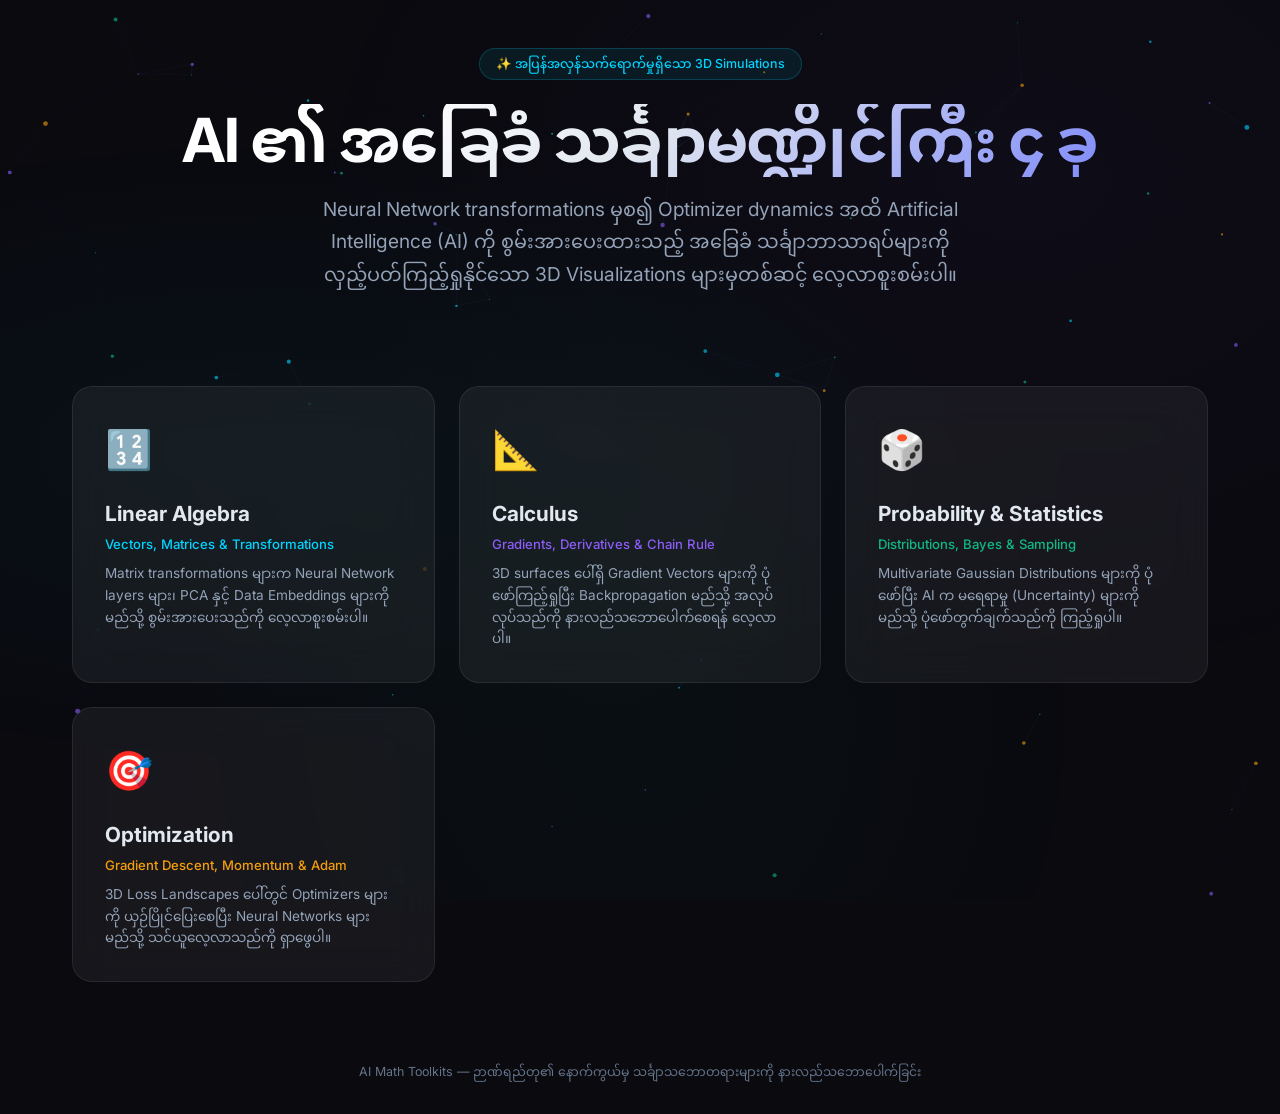
==== index.html @ 8b0e2d9c "Initial commit of AI Math Toolkits with Burmese UI" ====
<!DOCTYPE html>
<html lang="en">
<head>
  <meta charset="UTF-8">
  <meta name="viewport" content="width=device-width, initial-scale=1.0">
  <meta name="description" content="Interactive 3D simulations of the 4 foundational math pillars of Artificial Intelligence: Linear Algebra, Calculus, Probability & Statistics, and Optimization.">
  <title>AI Math Toolkits — The 4 Pillars of AI Mathematics</title>
  <link rel="stylesheet" href="common/styles.css">
  <style>
    /* ── Landing Page Specific ─────────────────────────────── */
    .landing {
      min-height: 100vh;
      display: flex;
      flex-direction: column;
      position: relative;
      z-index: 1;
    }

    /* Hero */
    .hero {
      flex: 1;
      display: flex;
      flex-direction: column;
      align-items: center;
      justify-content: center;
      text-align: center;
      padding: var(--space-2xl) var(--space-xl);
      position: relative;
    }

    .hero-badge {
      display: inline-flex;
      align-items: center;
      gap: var(--space-xs);
      padding: 0.3rem 1rem;
      background: rgba(0, 212, 255, 0.08);
      border: 1px solid rgba(0, 212, 255, 0.2);
      border-radius: 100px;
      font-size: 0.78rem;
      color: var(--clr-primary);
      font-weight: 500;
      margin-bottom: var(--space-lg);
      animation: fadeInUp 0.6s ease-out both;
    }

    .hero h1 {
      font-size: clamp(2.2rem, 5vw, 3.8rem);
      margin-bottom: var(--space-md);
      animation: fadeInUp 0.6s ease-out 0.1s both;
    }

    .hero-subtitle {
      font-size: clamp(1rem, 2vw, 1.2rem);
      color: var(--clr-text-secondary);
      max-width: 640px;
      line-height: 1.7;
      animation: fadeInUp 0.6s ease-out 0.2s both;
    }

    /* Pillar Cards Grid */
    .pillars-grid {
      display: grid;
      grid-template-columns: repeat(auto-fit, minmax(280px, 1fr));
      gap: var(--space-lg);
      max-width: 1200px;
      width: 100%;
      padding: 0 var(--space-xl);
      margin: var(--space-2xl) auto;
      animation: fadeInUp 0.6s ease-out 0.3s both;
    }

    .pillar-card {
      position: relative;
      padding: var(--space-xl);
      border-radius: var(--radius-lg);
      background: var(--clr-bg-glass);
      backdrop-filter: blur(20px);
      -webkit-backdrop-filter: blur(20px);
      border: 1px solid var(--clr-border-glass);
      text-decoration: none;
      color: inherit;
      overflow: hidden;
      transition: all 0.35s cubic-bezier(0.4, 0, 0.2, 1);
      cursor: pointer;
    }

    .pillar-card::before {
      content: '';
      position: absolute;
      inset: 0;
      border-radius: var(--radius-lg);
      background: linear-gradient(135deg, var(--card-color, rgba(0,212,255,0.08)), transparent 60%);
      opacity: 0;
      transition: opacity 0.35s ease;
    }

    .pillar-card:hover {
      transform: translateY(-6px);
      border-color: var(--card-accent, var(--clr-primary));
      box-shadow: 0 12px 40px rgba(0, 0, 0, 0.4), 0 0 30px var(--card-glow, rgba(0, 212, 255, 0.15));
    }

    .pillar-card:hover::before {
      opacity: 1;
    }

    .pillar-card[data-pillar="linear-algebra"] {
      --card-color: rgba(0, 212, 255, 0.08);
      --card-accent: #00d4ff;
      --card-glow: rgba(0, 212, 255, 0.15);
    }
    .pillar-card[data-pillar="calculus"] {
      --card-color: rgba(139, 92, 246, 0.08);
      --card-accent: #8b5cf6;
      --card-glow: rgba(139, 92, 246, 0.15);
    }
    .pillar-card[data-pillar="probability"] {
      --card-color: rgba(16, 185, 129, 0.08);
      --card-accent: #10b981;
      --card-glow: rgba(16, 185, 129, 0.15);
    }
    .pillar-card[data-pillar="optimization"] {
      --card-color: rgba(245, 158, 11, 0.08);
      --card-accent: #f59e0b;
      --card-glow: rgba(245, 158, 11, 0.15);
    }

    .card-icon {
      font-size: 2.4rem;
      margin-bottom: var(--space-md);
      display: block;
      position: relative;
      z-index: 1;
    }

    .card-title {
      font-size: 1.3rem;
      font-weight: 700;
      color: var(--clr-text);
      margin-bottom: var(--space-xs);
      position: relative;
      z-index: 1;
    }

    .card-subtitle {
      font-size: 0.82rem;
      color: var(--card-accent, var(--clr-primary));
      font-weight: 500;
      margin-bottom: var(--space-sm);
      position: relative;
      z-index: 1;
    }

    .card-desc {
      font-size: 0.85rem;
      color: var(--clr-text-secondary);
      line-height: 1.6;
      position: relative;
      z-index: 1;
    }

    .card-arrow {
      position: absolute;
      bottom: var(--space-lg);
      right: var(--space-lg);
      font-size: 1.2rem;
      opacity: 0;
      transform: translateX(-8px);
      transition: all 0.35s ease;
      color: var(--card-accent, var(--clr-primary));
    }

    .pillar-card:hover .card-arrow {
      opacity: 1;
      transform: translateX(0);
    }

    /* Canvas Background */
    #bg-canvas {
      position: fixed;
      top: 0;
      left: 0;
      width: 100%;
      height: 100%;
      z-index: 0;
      pointer-events: none;
    }

    /* Footer */
    .landing-footer {
      text-align: center;
      padding: var(--space-xl);
      font-size: 0.78rem;
      color: var(--clr-text-muted);
      position: relative;
      z-index: 1;
    }
  </style>
</head>
<body>
  <!-- Animated Background -->
  <canvas id="bg-canvas"></canvas>

  <div class="landing">
    <!-- Hero Section -->
    <section class="hero">
      <div class="hero-badge">✨ အပြန်အလှန်သက်ရောက်မှုရှိသော 3D Simulations</div>
      <h1>AI ၏ အခြေခံ သင်္ချာမဏ္ဍိုင်ကြီး ၄ ခု</h1>
      <p class="hero-subtitle">
        Neural Network transformations မှစ၍ Optimizer dynamics အထိ Artificial Intelligence (AI) ကို စွမ်းအားပေးထားသည့် အခြေခံ သင်္ချာဘာသာရပ်များကို လှည့်ပတ်ကြည့်ရှုနိုင်သော 3D Visualizations များမှတစ်ဆင့် လေ့လာစူးစမ်းပါ။
      </p>
    </section>

    <!-- Pillar Cards -->
    <section class="pillars-grid stagger" id="pillars-grid">
      <a href="./linear-algebra/index.html" class="pillar-card" data-pillar="linear-algebra">
        <span class="card-icon">🔢</span>
        <div class="card-title">Linear Algebra</div>
        <div class="card-subtitle">Vectors, Matrices & Transformations</div>
        <p class="card-desc">
          Matrix transformations များက Neural Network layers များ၊ PCA နှင့် Data Embeddings များကို မည်သို့ စွမ်းအားပေးသည်ကို လေ့လာစူးစမ်းပါ။
        </p>
        <span class="card-arrow">→</span>
      </a>

      <a href="./calculus/index.html" class="pillar-card" data-pillar="calculus">
        <span class="card-icon">📐</span>
        <div class="card-title">Calculus</div>
        <div class="card-subtitle">Gradients, Derivatives & Chain Rule</div>
        <p class="card-desc">
          3D surfaces ပေါ်ရှိ Gradient Vectors များကို ပုံဖော်ကြည့်ရှုပြီး Backpropagation မည်သို့ အလုပ်လုပ်သည်ကို နားလည်သဘောပေါက်စေရန် လေ့လာပါ။
        </p>
        <span class="card-arrow">→</span>
      </a>

      <a href="./probability/index.html" class="pillar-card" data-pillar="probability">
        <span class="card-icon">🎲</span>
        <div class="card-title">Probability & Statistics</div>
        <div class="card-subtitle">Distributions, Bayes & Sampling</div>
        <p class="card-desc">
          Multivariate Gaussian Distributions များကို ပုံဖော်ပြီး AI က မရေရာမှု (Uncertainty) များကို မည်သို့ ပုံဖော်တွက်ချက်သည်ကို ကြည့်ရှုပါ။
        </p>
        <span class="card-arrow">→</span>
      </a>

      <a href="./optimization/index.html" class="pillar-card" data-pillar="optimization">
        <span class="card-icon">🎯</span>
        <div class="card-title">Optimization</div>
        <div class="card-subtitle">Gradient Descent, Momentum & Adam</div>
        <p class="card-desc">
          3D Loss Landscapes ပေါ်တွင် Optimizers များကို ယှဉ်ပြိုင်ပြေးစေပြီး Neural Networks များ မည်သို့ သင်ယူလေ့လာသည်ကို ရှာဖွေပါ။
        </p>
        <span class="card-arrow">→</span>
      </a>
    </section>

    <footer class="landing-footer">
      AI Math Toolkits — ဉာဏ်ရည်တု၏ နောက်ကွယ်မှ သင်္ချာသဘောတရားများကို နားလည်သဘောပေါက်ခြင်း
    </footer>
  </div>

  <script>
    // ── Animated Particle Background ──────────────────────────
    (() => {
      const canvas = document.getElementById('bg-canvas');
      const ctx = canvas.getContext('2d');
      let W, H;
      const particles = [];
      const PARTICLE_COUNT = 80;
      const CONNECTION_DIST = 150;

      const colors = ['#00d4ff', '#8b5cf6', '#10b981', '#f59e0b'];

      function resize() {
        W = canvas.width = window.innerWidth;
        H = canvas.height = window.innerHeight;
      }

      function initParticles() {
        particles.length = 0;
        for (let i = 0; i < PARTICLE_COUNT; i++) {
          particles.push({
            x: Math.random() * W,
            y: Math.random() * H,
            vx: (Math.random() - 0.5) * 0.4,
            vy: (Math.random() - 0.5) * 0.4,
            r: Math.random() * 2 + 0.5,
            color: colors[Math.floor(Math.random() * colors.length)],
          });
        }
      }

      function draw() {
        ctx.clearRect(0, 0, W, H);

        // Draw connections
        for (let i = 0; i < particles.length; i++) {
          for (let j = i + 1; j < particles.length; j++) {
            const dx = particles[i].x - particles[j].x;
            const dy = particles[i].y - particles[j].y;
            const dist = Math.sqrt(dx * dx + dy * dy);
            if (dist < CONNECTION_DIST) {
              const alpha = (1 - dist / CONNECTION_DIST) * 0.15;
              ctx.beginPath();
              ctx.moveTo(particles[i].x, particles[i].y);
              ctx.lineTo(particles[j].x, particles[j].y);
              ctx.strokeStyle = `rgba(100, 150, 255, ${alpha})`;
              ctx.lineWidth = 0.5;
              ctx.stroke();
            }
          }
        }

        // Draw particles
        for (const p of particles) {
          p.x += p.vx;
          p.y += p.vy;

          // Wrap
          if (p.x < 0) p.x = W;
          if (p.x > W) p.x = 0;
          if (p.y < 0) p.y = H;
          if (p.y > H) p.y = 0;

          ctx.beginPath();
          ctx.arc(p.x, p.y, p.r, 0, Math.PI * 2);
          ctx.fillStyle = p.color;
          ctx.globalAlpha = 0.6;
          ctx.fill();
          ctx.globalAlpha = 1;
        }

        requestAnimationFrame(draw);
      }

      window.addEventListener('resize', () => {
        resize();
      });

      resize();
      initParticles();
      draw();
    })();
  </script>
</body>
</html>
---- common/styles.css ----
/* ══════════════════════════════════════════════════════════════
   AI Math Toolkits — Global Design System
   ══════════════════════════════════════════════════════════════ */

/* ── Google Fonts ────────────────────────────────────────── */
@import url('https://fonts.googleapis.com/css2?family=Inter:wght@300;400;500;600;700;800&family=JetBrains+Mono:wght@400;500;600&family=Noto+Sans+Myanmar:wght@300;400;500;600;700&display=swap');

/* ── Design Tokens ───────────────────────────────────────── */
:root {
  /* Colors */
  --clr-primary: #00d4ff;
  --clr-secondary: #8b5cf6;
  --clr-accent: #10b981;
  --clr-warning: #f59e0b;
  --clr-error: #ef4444;

  --clr-bg-dark: #0a0a0f;
  --clr-bg-mid: #12121f;
  --clr-bg-card: rgba(255, 255, 255, 0.035);
  --clr-bg-glass: rgba(255, 255, 255, 0.055);
  --clr-border-glass: rgba(255, 255, 255, 0.08);
  --clr-border-hover: rgba(255, 255, 255, 0.15);

  --clr-text: #e2e8f0;
  --clr-text-secondary: #94a3b8;
  --clr-text-muted: #64748b;

  /* Pillar accent overrides */
  --pillar-color: var(--clr-primary);
  --pillar-glow: rgba(0, 212, 255, 0.25);

  /* Typography */
  --font-ui: 'Inter', 'Noto Sans Myanmar', -apple-system, BlinkMacSystemFont, sans-serif;
  --font-mono: 'JetBrains Mono', 'Fira Code', monospace;

  /* Spacing */
  --space-xs: 0.25rem;
  --space-sm: 0.5rem;
  --space-md: 1rem;
  --space-lg: 1.5rem;
  --space-xl: 2rem;
  --space-2xl: 3rem;

  /* Radii */
  --radius-sm: 6px;
  --radius-md: 12px;
  --radius-lg: 20px;
  --radius-xl: 28px;

  /* Shadows */
  --shadow-sm: 0 2px 8px rgba(0, 0, 0, 0.3);
  --shadow-md: 0 4px 24px rgba(0, 0, 0, 0.4);
  --shadow-lg: 0 8px 48px rgba(0, 0, 0, 0.5);
  --shadow-glow: 0 0 30px var(--pillar-glow);

  /* Transitions */
  --transition-fast: 150ms cubic-bezier(0.4, 0, 0.2, 1);
  --transition-normal: 300ms cubic-bezier(0.4, 0, 0.2, 1);
  --transition-slow: 500ms cubic-bezier(0.4, 0, 0.2, 1);
}

/* ── Reset & Base ────────────────────────────────────────── */
*,
*::before,
*::after {
  margin: 0;
  padding: 0;
  box-sizing: border-box;
}

html {
  font-size: 16px;
  scroll-behavior: smooth;
  -webkit-font-smoothing: antialiased;
  -moz-osx-font-smoothing: grayscale;
}

body {
  font-family: var(--font-ui);
  background: var(--clr-bg-dark);
  color: var(--clr-text);
  min-height: 100vh;
  line-height: 1.6;
  overflow-x: hidden;
}

/* Subtle background noise texture */
body::before {
  content: '';
  position: fixed;
  inset: 0;
  background: 
    radial-gradient(ellipse at 20% 50%, rgba(0, 212, 255, 0.04) 0%, transparent 50%),
    radial-gradient(ellipse at 80% 20%, rgba(139, 92, 246, 0.04) 0%, transparent 50%),
    radial-gradient(ellipse at 50% 80%, rgba(16, 185, 129, 0.03) 0%, transparent 50%);
  pointer-events: none;
  z-index: 0;
}

a {
  color: var(--clr-primary);
  text-decoration: none;
  transition: color var(--transition-fast);
}
a:hover {
  color: #5ce1ff;
}

::selection {
  background: rgba(0, 212, 255, 0.25);
  color: #fff;
}

/* ── Typography ──────────────────────────────────────────── */
h1, h2, h3, h4 {
  font-weight: 700;
  letter-spacing: -0.02em;
  line-height: 1.2;
}

h1 {
  font-size: 2.5rem;
  background: linear-gradient(135deg, #ffffff 20%, #e2e8f0 50%, #818cf8 100%);
  -webkit-background-clip: text;
  -webkit-text-fill-color: transparent;
  background-clip: text;
}

h2 {
  font-size: 1.5rem;
  color: var(--clr-text);
}

h3 {
  font-size: 1.125rem;
  color: var(--clr-text-secondary);
  font-weight: 600;
}

.mono {
  font-family: var(--font-mono);
}

/* ── Layout Utilities ────────────────────────────────────── */
.container {
  max-width: 1440px;
  margin: 0 auto;
  padding: 0 var(--space-xl);
}

.flex { display: flex; }
.flex-col { flex-direction: column; }
.items-center { align-items: center; }
.justify-center { justify-content: center; }
.justify-between { justify-content: space-between; }
.gap-sm { gap: var(--space-sm); }
.gap-md { gap: var(--space-md); }
.gap-lg { gap: var(--space-lg); }
.gap-xl { gap: var(--space-xl); }

/* ── Glass Panel ─────────────────────────────────────────── */
.glass {
  background: var(--clr-bg-glass);
  backdrop-filter: blur(20px);
  -webkit-backdrop-filter: blur(20px);
  border: 1px solid var(--clr-border-glass);
  border-radius: var(--radius-md);
  transition: 
    border-color var(--transition-normal),
    box-shadow var(--transition-normal);
}
.glass:hover {
  border-color: var(--clr-border-hover);
}

.glass-glow {
  box-shadow: var(--shadow-glow);
}

/* ── Animations ──────────────────────────────────────────── */
@keyframes fadeInUp {
  from {
    opacity: 0;
    transform: translateY(20px);
  }
  to {
    opacity: 1;
    transform: translateY(0);
  }
}

@keyframes fadeIn {
  from { opacity: 0; }
  to { opacity: 1; }
}

@keyframes pulse {
  0%, 100% { opacity: 1; }
  50% { opacity: 0.6; }
}

@keyframes glow {
  0%, 100% { box-shadow: 0 0 20px var(--pillar-glow); }
  50% { box-shadow: 0 0 40px var(--pillar-glow), 0 0 60px var(--pillar-glow); }
}

@keyframes gradientShift {
  0% { background-position: 0% 50%; }
  50% { background-position: 100% 50%; }
  100% { background-position: 0% 50%; }
}

@keyframes float {
  0%, 100% { transform: translateY(0); }
  50% { transform: translateY(-8px); }
}

.animate-fade-in-up {
  animation: fadeInUp 0.6s ease-out both;
}

.animate-fade-in {
  animation: fadeIn 0.5s ease-out both;
}

/* Staggered children animation */
.stagger > * {
  animation: fadeInUp 0.5s ease-out both;
}
.stagger > *:nth-child(1) { animation-delay: 0.05s; }
.stagger > *:nth-child(2) { animation-delay: 0.1s; }
.stagger > *:nth-child(3) { animation-delay: 0.15s; }
.stagger > *:nth-child(4) { animation-delay: 0.2s; }
.stagger > *:nth-child(5) { animation-delay: 0.25s; }
.stagger > *:nth-child(6) { animation-delay: 0.3s; }

/* ── Scrollbar ───────────────────────────────────────────── */
::-webkit-scrollbar {
  width: 8px;
  height: 8px;
}
::-webkit-scrollbar-track {
  background: var(--clr-bg-dark);
}
::-webkit-scrollbar-thumb {
  background: rgba(255, 255, 255, 0.12);
  border-radius: 4px;
}
::-webkit-scrollbar-thumb:hover {
  background: rgba(255, 255, 255, 0.2);
}
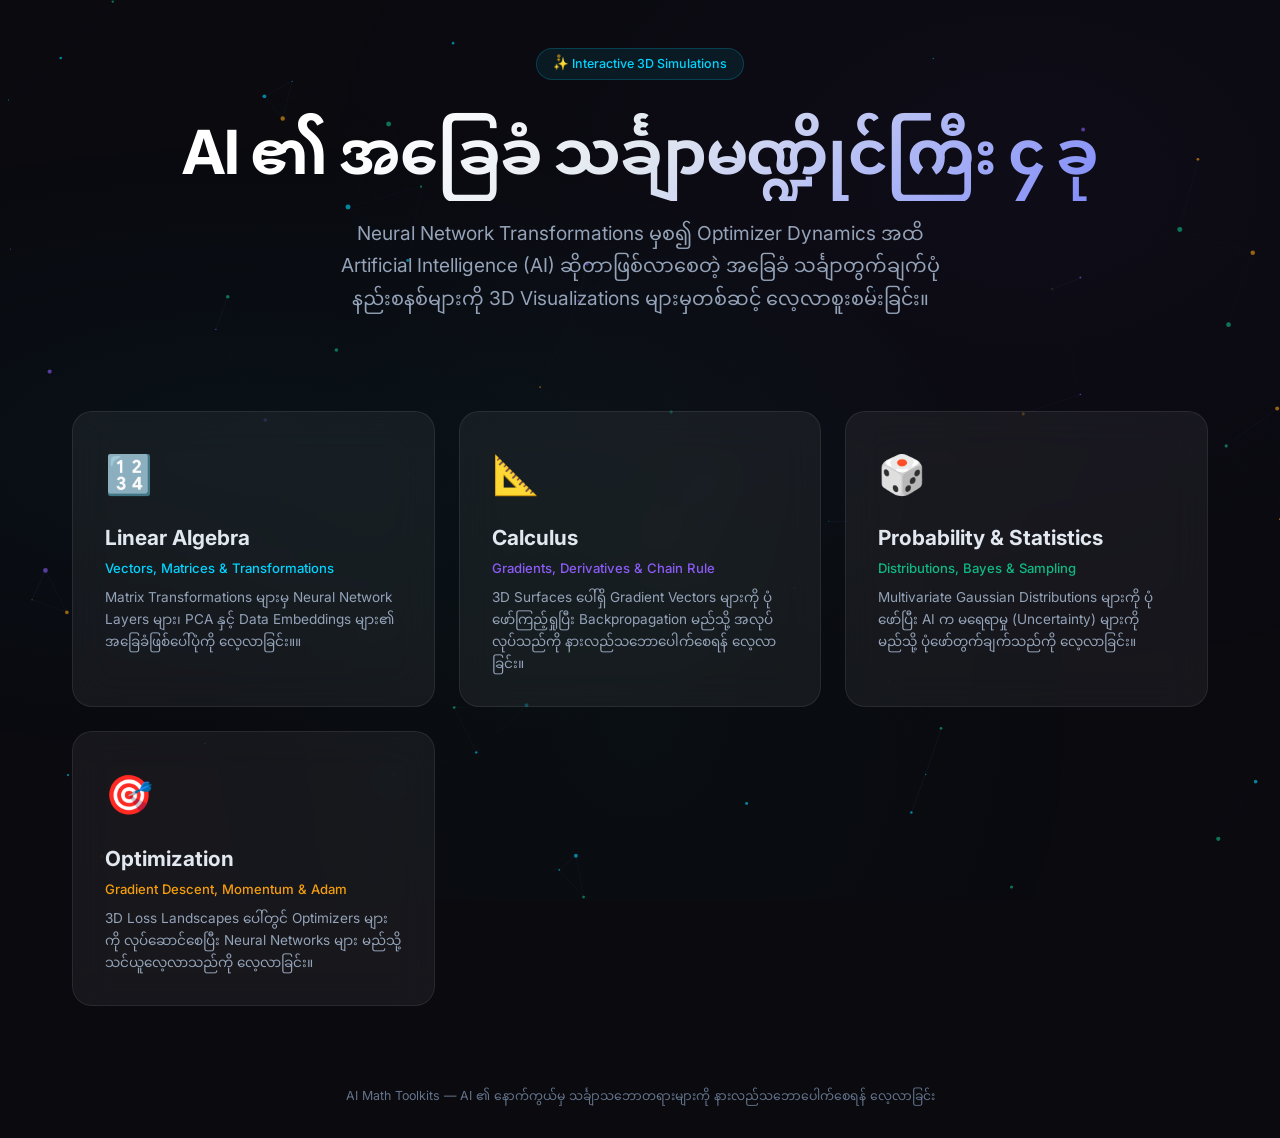
==== commit 80a6924e: "Fix Burmese text vertical clipping on landing page h1 heading and finalize localization" ====
--- a/index.html
+++ b/index.html
@@ -1,9 +1,11 @@
 <!DOCTYPE html>
 <html lang="en">
+
 <head>
   <meta charset="UTF-8">
   <meta name="viewport" content="width=device-width, initial-scale=1.0">
-  <meta name="description" content="Interactive 3D simulations of the 4 foundational math pillars of Artificial Intelligence: Linear Algebra, Calculus, Probability & Statistics, and Optimization.">
+  <meta name="description"
+    content="Interactive 3D simulations of the 4 foundational math pillars of Artificial Intelligence: Linear Algebra, Calculus, Probability & Statistics, and Optimization.">
   <title>AI Math Toolkits — The 4 Pillars of AI Mathematics</title>
   <link rel="stylesheet" href="common/styles.css">
   <style>
@@ -89,7 +91,7 @@
       position: absolute;
       inset: 0;
       border-radius: var(--radius-lg);
-      background: linear-gradient(135deg, var(--card-color, rgba(0,212,255,0.08)), transparent 60%);
+      background: linear-gradient(135deg, var(--card-color, rgba(0, 212, 255, 0.08)), transparent 60%);
       opacity: 0;
       transition: opacity 0.35s ease;
     }
@@ -109,16 +111,19 @@
       --card-accent: #00d4ff;
       --card-glow: rgba(0, 212, 255, 0.15);
     }
+
     .pillar-card[data-pillar="calculus"] {
       --card-color: rgba(139, 92, 246, 0.08);
       --card-accent: #8b5cf6;
       --card-glow: rgba(139, 92, 246, 0.15);
     }
+
     .pillar-card[data-pillar="probability"] {
       --card-color: rgba(16, 185, 129, 0.08);
       --card-accent: #10b981;
       --card-glow: rgba(16, 185, 129, 0.15);
     }
+
     .pillar-card[data-pillar="optimization"] {
       --card-color: rgba(245, 158, 11, 0.08);
       --card-accent: #f59e0b;
@@ -197,6 +202,7 @@
     }
   </style>
 </head>
+
 <body>
   <!-- Animated Background -->
   <canvas id="bg-canvas"></canvas>
@@ -204,10 +210,13 @@
   <div class="landing">
     <!-- Hero Section -->
     <section class="hero">
-      <div class="hero-badge">✨ အပြန်အလှန်သက်ရောက်မှုရှိသော 3D Simulations</div>
-      <h1>AI ၏ အခြေခံ သင်္ချာမဏ္ဍိုင်ကြီး ၄ ခု</h1>
+      <div class="hero-badge">✨ Interactive 3D Simulations</div>
+      <div class="hero-title">
+        <h1>AI ၏ အခြေခံ သင်္ချာမဏ္ဍိုင်ကြီး ၄ ခု</h1>
+      </div>
       <p class="hero-subtitle">
-        Neural Network transformations မှစ၍ Optimizer dynamics အထိ Artificial Intelligence (AI) ကို စွမ်းအားပေးထားသည့် အခြေခံ သင်္ချာဘာသာရပ်များကို လှည့်ပတ်ကြည့်ရှုနိုင်သော 3D Visualizations များမှတစ်ဆင့် လေ့လာစူးစမ်းပါ။
+        Neural Network Transformations မှစ၍ Optimizer Dynamics အထိ Artificial Intelligence (AI) ဆိုတာဖြစ်လာစေတဲ့ အခြေခံ
+        သင်္ချာတွက်ချက်ပုံနည်းစနစ်များကို 3D Visualizations များမှတစ်ဆင့် လေ့လာစူးစမ်းခြင်း။
       </p>
     </section>
 
@@ -218,7 +227,8 @@
         <div class="card-title">Linear Algebra</div>
         <div class="card-subtitle">Vectors, Matrices & Transformations</div>
         <p class="card-desc">
-          Matrix transformations များက Neural Network layers များ၊ PCA နှင့် Data Embeddings များကို မည်သို့ စွမ်းအားပေးသည်ကို လေ့လာစူးစမ်းပါ။
+          Matrix Transformations များမှ Neural Network Layers များ၊ PCA နှင့် Data Embeddings များ၏ အခြေခံဖြစ်ပေါ်ပုံကို
+          လေ့လာခြင်း။။
         </p>
         <span class="card-arrow">→</span>
       </a>
@@ -228,7 +238,8 @@
         <div class="card-title">Calculus</div>
         <div class="card-subtitle">Gradients, Derivatives & Chain Rule</div>
         <p class="card-desc">
-          3D surfaces ပေါ်ရှိ Gradient Vectors များကို ပုံဖော်ကြည့်ရှုပြီး Backpropagation မည်သို့ အလုပ်လုပ်သည်ကို နားလည်သဘောပေါက်စေရန် လေ့လာပါ။
+          3D Surfaces ပေါ်ရှိ Gradient Vectors များကို ပုံဖော်ကြည့်ရှုပြီး Backpropagation မည်သို့ အလုပ်လုပ်သည်ကို
+          နားလည်သဘောပေါက်စေရန် လေ့လာခြင်း။
         </p>
         <span class="card-arrow">→</span>
       </a>
@@ -238,7 +249,8 @@
         <div class="card-title">Probability & Statistics</div>
         <div class="card-subtitle">Distributions, Bayes & Sampling</div>
         <p class="card-desc">
-          Multivariate Gaussian Distributions များကို ပုံဖော်ပြီး AI က မရေရာမှု (Uncertainty) များကို မည်သို့ ပုံဖော်တွက်ချက်သည်ကို ကြည့်ရှုပါ။
+          Multivariate Gaussian Distributions များကို ပုံဖော်ပြီး AI က မရေရာမှု (Uncertainty) များကို မည်သို့
+          ပုံဖော်တွက်ချက်သည်ကို လေ့လာခြင်း။
         </p>
         <span class="card-arrow">→</span>
       </a>
@@ -248,14 +260,15 @@
         <div class="card-title">Optimization</div>
         <div class="card-subtitle">Gradient Descent, Momentum & Adam</div>
         <p class="card-desc">
-          3D Loss Landscapes ပေါ်တွင် Optimizers များကို ယှဉ်ပြိုင်ပြေးစေပြီး Neural Networks များ မည်သို့ သင်ယူလေ့လာသည်ကို ရှာဖွေပါ။
+          3D Loss Landscapes ပေါ်တွင် Optimizers များကို လုပ်ဆောင်စေပြီး Neural Networks များ မည်သို့သင်ယူလေ့လာသည်ကို
+          လေ့လာခြင်း။
         </p>
         <span class="card-arrow">→</span>
       </a>
     </section>
 
     <footer class="landing-footer">
-      AI Math Toolkits — ဉာဏ်ရည်တု၏ နောက်ကွယ်မှ သင်္ချာသဘောတရားများကို နားလည်သဘောပေါက်ခြင်း
+      AI Math Toolkits — AI ၏ နောက်ကွယ်မှ သင်္ချာသဘောတရားများကို နားလည်သဘောပေါက်စေရန် လေ့လာခြင်း
     </footer>
   </div>
 
@@ -343,4 +356,5 @@
     })();
   </script>
 </body>
-</html>
+
+</html>
--- a/common/styles.css
+++ b/common/styles.css
@@ -124,6 +124,8 @@
   -webkit-background-clip: text;
   -webkit-text-fill-color: transparent;
   background-clip: text;
+  line-height: 1.4;
+  padding: 0.1em 0;
 }
 
 h2 {
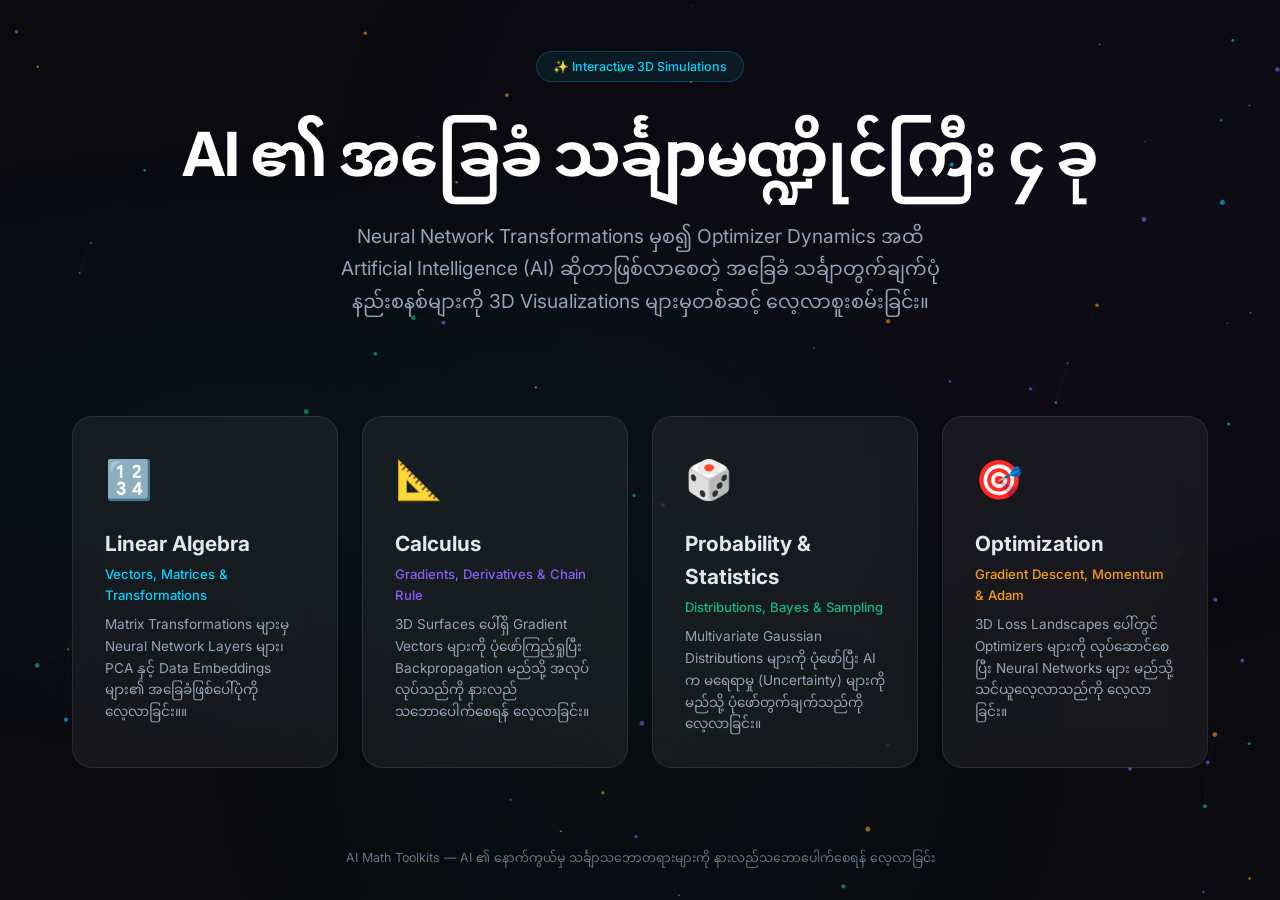
==== commit d7687085: "Change landing page header to solid white and align cards to a single row" ====
--- a/index.html
+++ b/index.html
@@ -62,13 +62,25 @@
     /* Pillar Cards Grid */
     .pillars-grid {
       display: grid;
-      grid-template-columns: repeat(auto-fit, minmax(280px, 1fr));
+      grid-template-columns: repeat(4, 1fr);
       gap: var(--space-lg);
       max-width: 1200px;
       width: 100%;
       padding: 0 var(--space-xl);
       margin: var(--space-2xl) auto;
       animation: fadeInUp 0.6s ease-out 0.3s both;
+    }
+
+    @media (max-width: 1024px) {
+      .pillars-grid {
+        grid-template-columns: repeat(2, 1fr);
+      }
+    }
+
+    @media (max-width: 600px) {
+      .pillars-grid {
+        grid-template-columns: 1fr;
+      }
     }
 
     .pillar-card {
--- a/common/styles.css
+++ b/common/styles.css
@@ -120,10 +120,7 @@
 
 h1 {
   font-size: 2.5rem;
-  background: linear-gradient(135deg, #ffffff 20%, #e2e8f0 50%, #818cf8 100%);
-  -webkit-background-clip: text;
-  -webkit-text-fill-color: transparent;
-  background-clip: text;
+  color: #ffffff;
   line-height: 1.4;
   padding: 0.1em 0;
 }
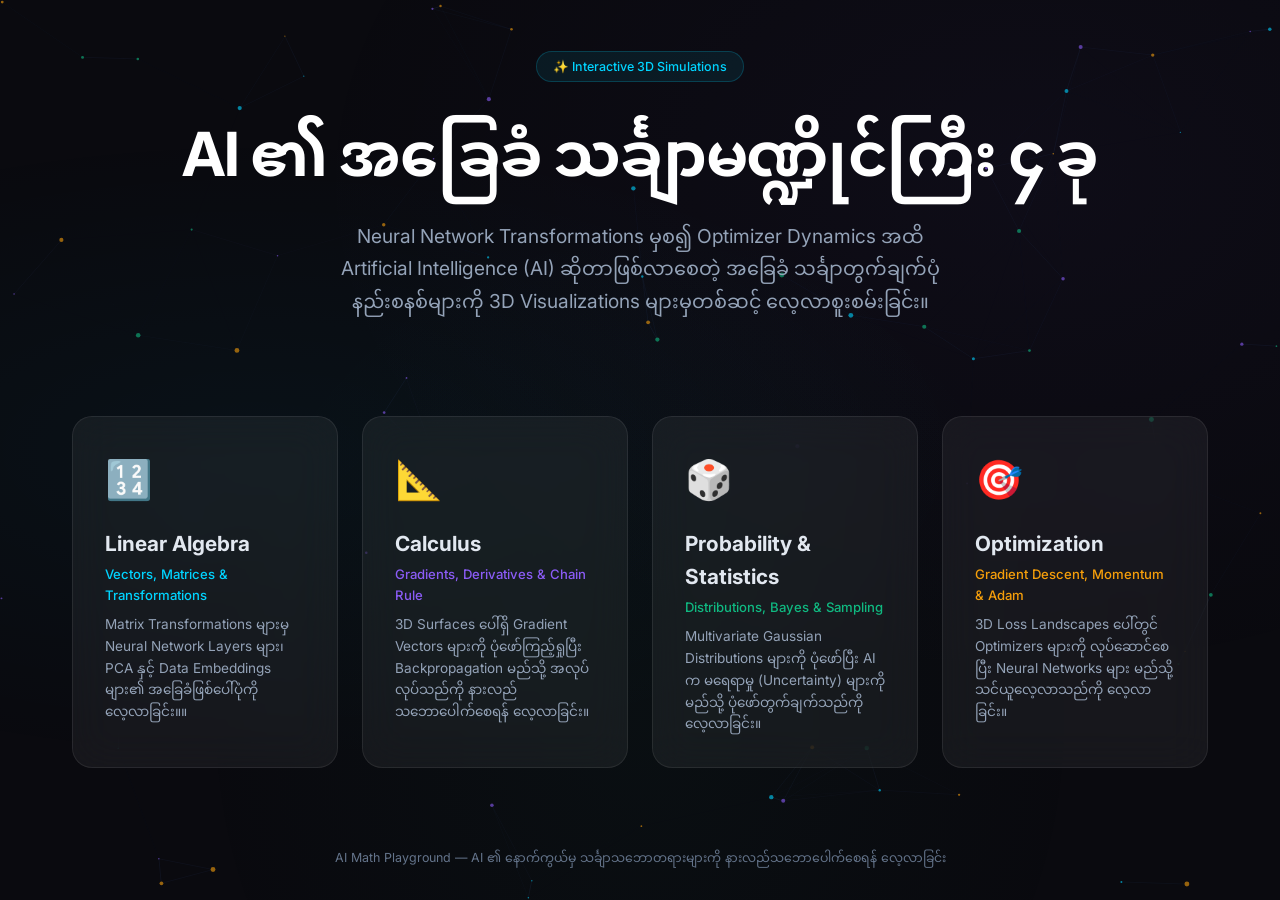
==== commit 35684f87: "Rename branding from AI Math Toolkits to AI Math Playground" ====
--- a/index.html
+++ b/index.html
@@ -6,7 +6,7 @@
   <meta name="viewport" content="width=device-width, initial-scale=1.0">
   <meta name="description"
     content="Interactive 3D simulations of the 4 foundational math pillars of Artificial Intelligence: Linear Algebra, Calculus, Probability & Statistics, and Optimization.">
-  <title>AI Math Toolkits — The 4 Pillars of AI Mathematics</title>
+  <title>AI Math Playground — The 4 Pillars of AI Mathematics</title>
   <link rel="stylesheet" href="common/styles.css">
   <style>
     /* ── Landing Page Specific ─────────────────────────────── */
@@ -280,7 +280,7 @@
     </section>
 
     <footer class="landing-footer">
-      AI Math Toolkits — AI ၏ နောက်ကွယ်မှ သင်္ချာသဘောတရားများကို နားလည်သဘောပေါက်စေရန် လေ့လာခြင်း
+      AI Math Playground — AI ၏ နောက်ကွယ်မှ သင်္ချာသဘောတရားများကို နားလည်သဘောပေါက်စေရန် လေ့လာခြင်း
     </footer>
   </div>
 
--- a/common/styles.css
+++ b/common/styles.css
@@ -1,5 +1,5 @@
 /* ══════════════════════════════════════════════════════════════
-   AI Math Toolkits — Global Design System
+   AI Math Playground — Global Design System
    ══════════════════════════════════════════════════════════════ */
 
 /* ── Google Fonts ────────────────────────────────────────── */
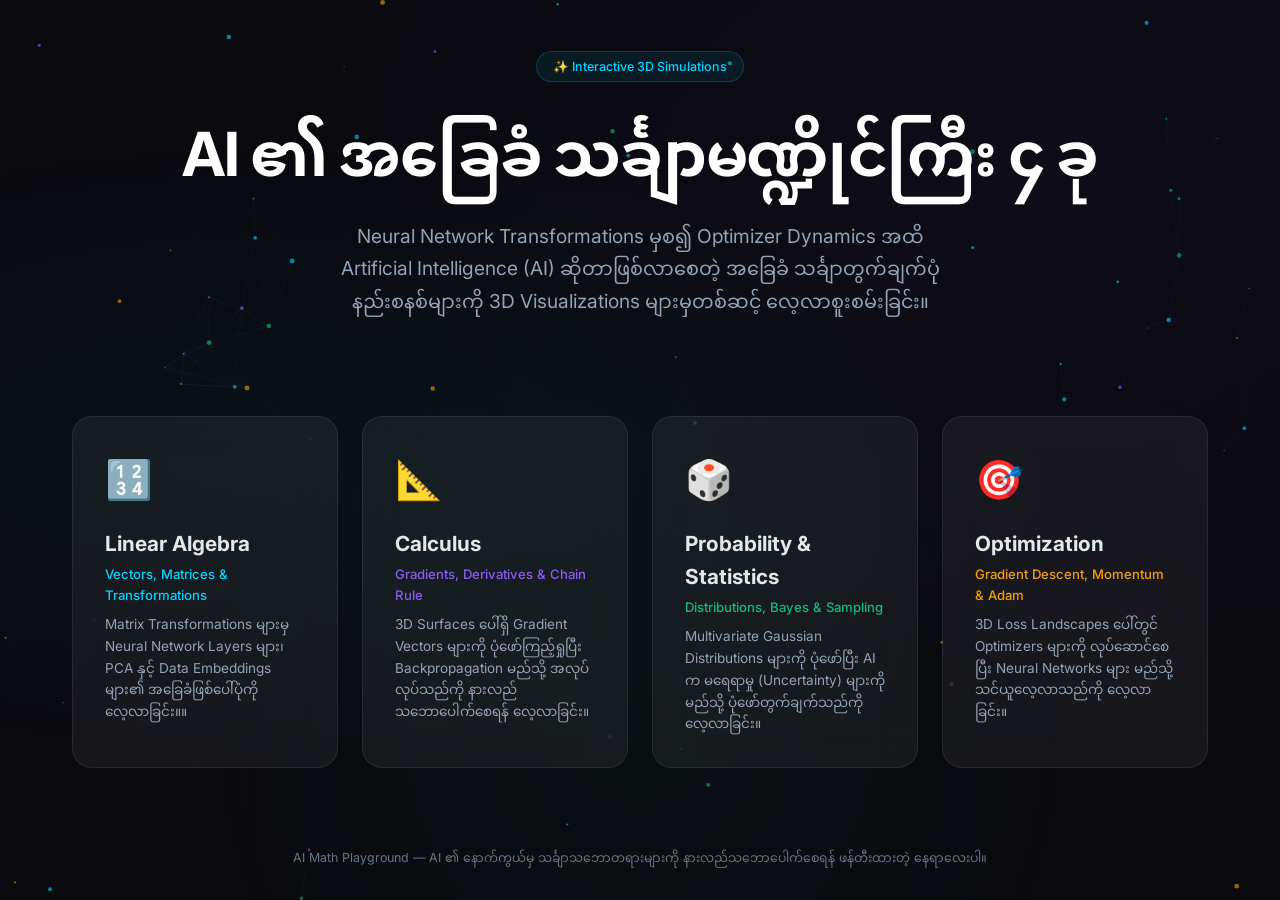
==== commit 7da13e3a: "Add README.md with comprehensive deployment guide and update footer description" ====
--- a/index.html
+++ b/index.html
@@ -280,7 +280,7 @@
     </section>
 
     <footer class="landing-footer">
-      AI Math Playground — AI ၏ နောက်ကွယ်မှ သင်္ချာသဘောတရားများကို နားလည်သဘောပေါက်စေရန် လေ့လာခြင်း
+      AI Math Playground — AI ၏ နောက်ကွယ်မှ သင်္ချာသဘောတရားများကို နားလည်သဘောပေါက်စေရန် ဖန်တီးထားတဲ့ နေရာလေးပါ။
     </footer>
   </div>
 
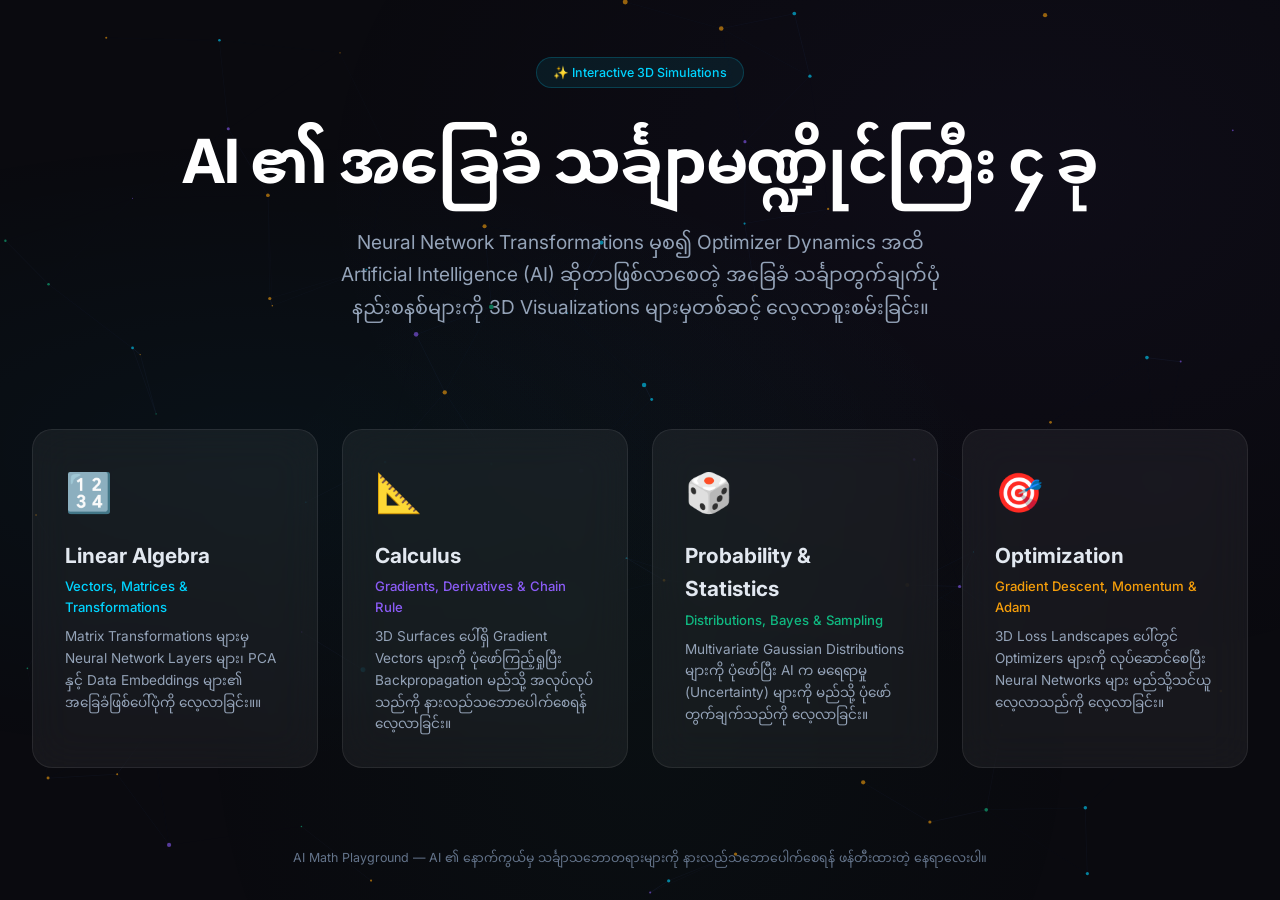
==== commit 11802334: "Expend width of components from home" ====
--- a/index.html
+++ b/index.html
@@ -64,7 +64,7 @@
       display: grid;
       grid-template-columns: repeat(4, 1fr);
       gap: var(--space-lg);
-      max-width: 1200px;
+      max-width: 1440px;
       width: 100%;
       padding: 0 var(--space-xl);
       margin: var(--space-2xl) auto;
